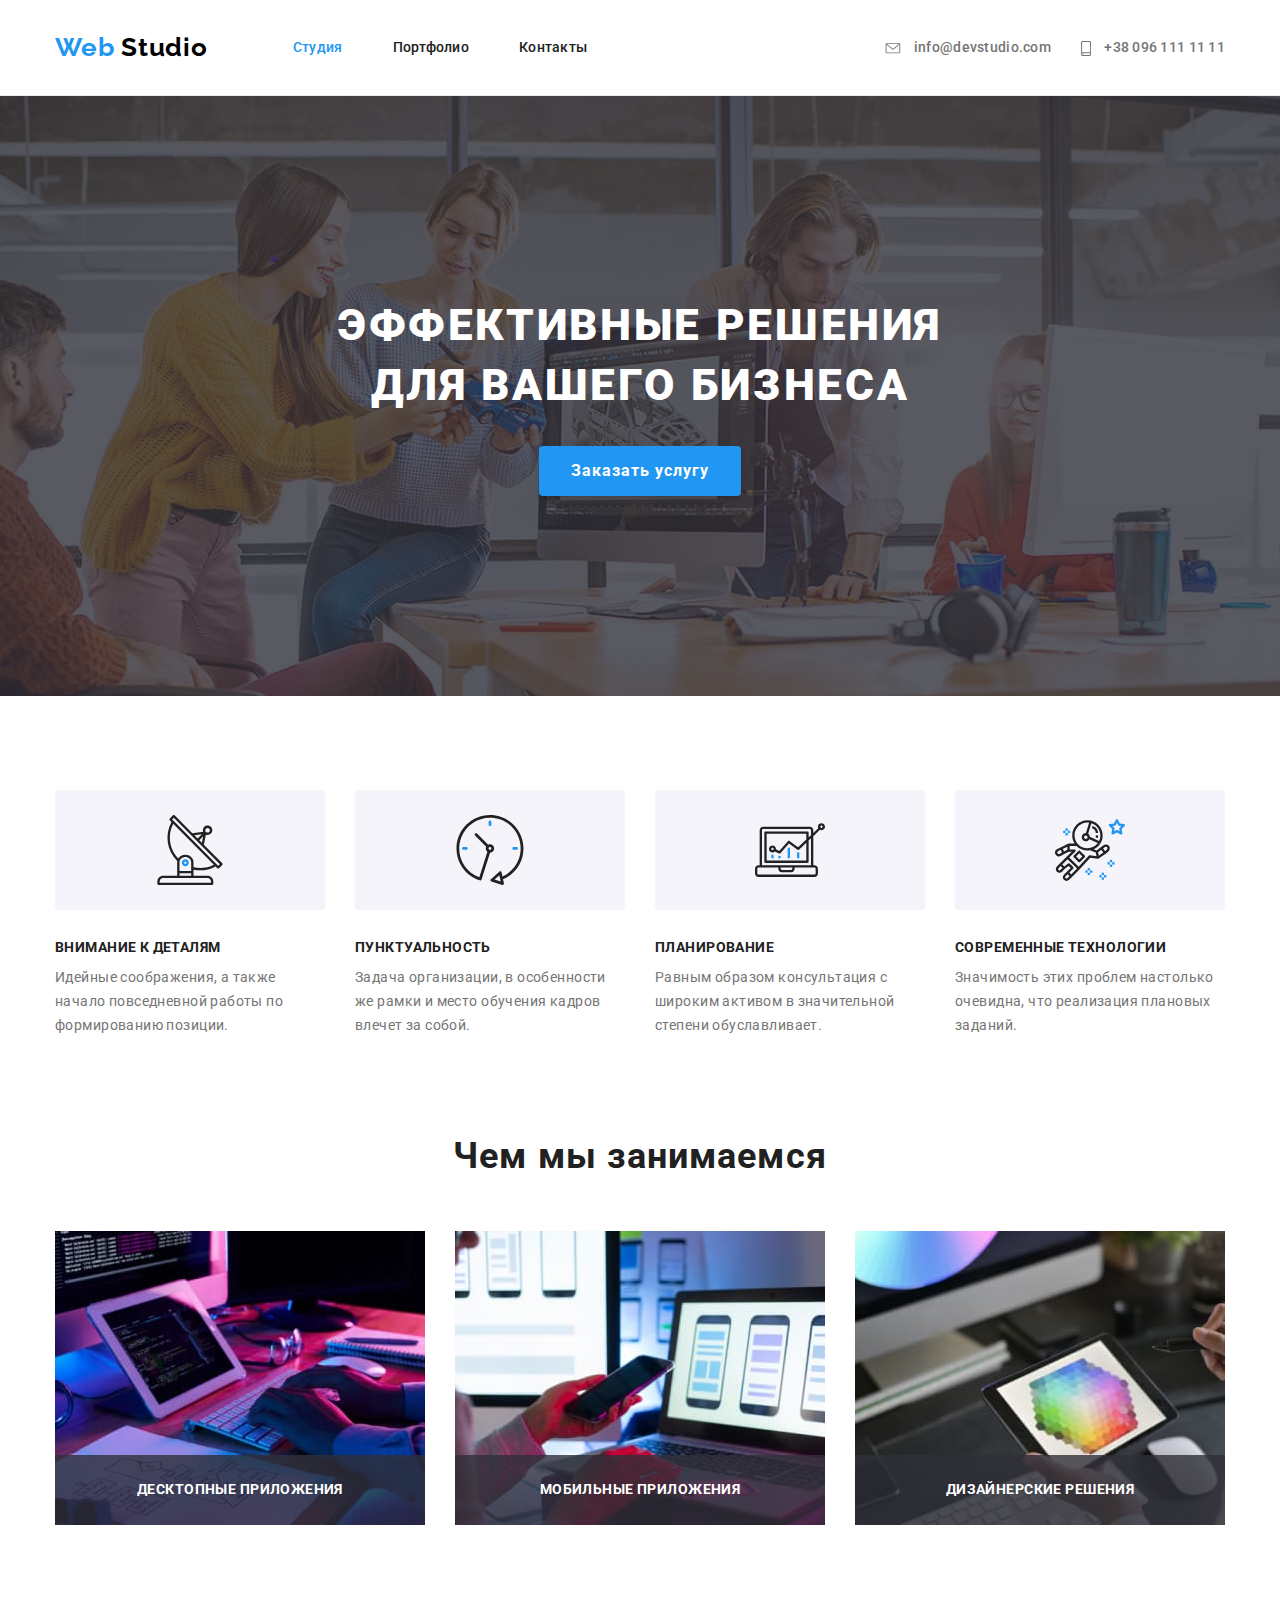
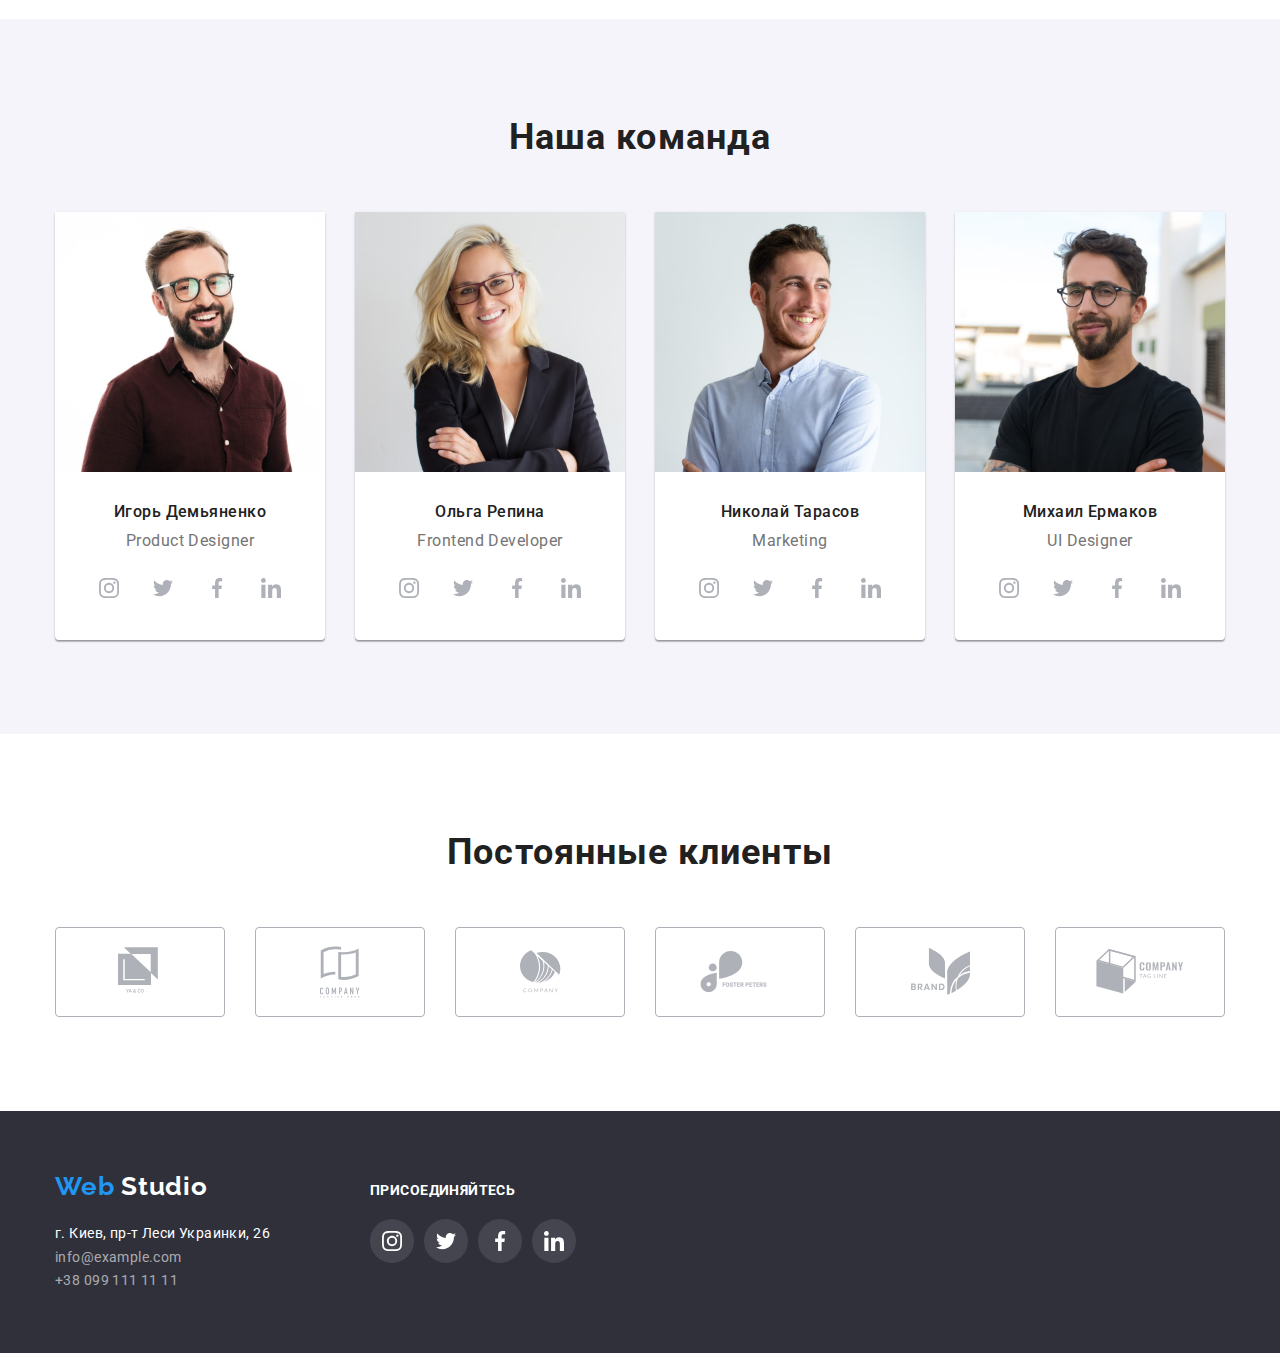
==== index.html @ 6f0203e0 "Переносит файлы четвёртой работы" ====
<!DOCTYPE html>
<html lang="ru">
	<head>
		<meta charset="UTF-8" />
		<meta name="viewport" content="width=device-width, initial-scale=1.0" />
		<title>Студия</title>
		<link
			href="https://fonts.googleapis.com/css2?family=Raleway:wght@700&family=Roboto:wght@400;500;700;900&display=swap"
			rel="stylesheet"
		/>
		<link rel="stylesheet" href="./css/normalize.css" />
		<link rel="stylesheet" href="./css/styles.css" />
	</head>
	<body>
		<!--Шапка сайта-->
		<header class="page-header">
			<div class="container flexbox">
				<nav class="navigation">
					<a href="index.html" class="logo">
						<span>Web</span>
						Studio
					</a>
					<ul class="site-nav list">
						<li class="site-nav-item"><a href="./index.html" class="link current">Студия</a></li>
						<li class="site-nav-item"><a href="./portfolio.html" class="link">Портфолио</a></li>
						<li class="site-nav-item"><a href="" class="link">Контакты</a></li>
					</ul>
				</nav>

				<ul class="auth-nav list">
					<li class="auth-nav-item">
						<a href="mailto:info@example.com" class="link">
							<svg class="auth-icon" width="16" height="11">
								<use href="./images/svg/sprite.svg#mail"></use>
							</svg>
							info@devstudio.com
						</a>
					</li>
					<li class="auth-nav-item">
						<a href="tel:+380961111111" class="link">
							<svg class="auth-icon" width="10" height="15">
								<use href="./images/svg/sprite.svg#phone"></use>
							</svg>
							+38 096 111 11 11
						</a>
					</li>
				</ul>
			</div>
		</header>
		<main>
			<!--Герой-->
			
			<section class="hero fon">
				<h1 class="hero-title">Эффективные решения<br> для вашего бизнеса</h1>
					<button type="button" class="button" aria-label="Услуга">Заказать услугу</button>
			</section>
	
			<!--Критерии-->
			<section class="criteria">
				<div class="container">
					<h2 class="section-title visually-hidden ">Критерии</h2>
					<ul class="criteria-list list">
						<li class="criteria-item icon-antenna">
							<!--<img class="img" src="./images/svg/vector-1.svg" alt="Детали" />-->
							<h3 class="title">Внимание к деталям</h3>
							<p class="text">
								Идейные соображения, а также начало повседневной работы по формированию позиции.
							</p>
						</li>
						<li class="criteria-item icon-clock">
							<!--<img class="img" src="./images/svg/vector-2.svg" alt="Пунктуальность" />-->
							<h3 class="title">Пунктуальность</h3>
							<p class="text">
								Задача организации, в особенности же рамки и место обучения кадров влечет за собой.
							</p>
						</li>
						<li class="criteria-item icon-diagram">
							<!--<img class="img" src="./images/svg/vector-3.svg" alt="Планирование" />-->
							<h3 class="title">Планирование</h3>
							<p class="text">
								Равным образом консультация с широким активом в значительной степени обуславливает.
							</p>
						</li>
						<li class="criteria-item icon-astronaut">
							<!--<img class="img" src="./images/svg/vector-4.svg" alt="Технологии" />-->
							<h3 class="title">Современные технологии</h3>
							<p class="text">
								Значимость этих проблем настолько очевидна, что реализация плановых заданий.
							</p>
						</li>
					</ul>
				</div>
			</section>
    
      <!--Чем мы занимаемся-->
			<section class="section">
				<div class="container">
					<h2 class="section-title">Чем мы занимаемся</h2>
					<ul class="offers list">
						<li class="offers-item">
							<a href="#" aria-label="Десктопные приложения">
								<img class="ofr" src="./images/jpg1/box-1.jpg" alt="Десктопные приложения" width="370" height="294" />
								<h3 class="text-white">Десктопные приложения</h3>
							</a>
						</li>
						<li class="offers-item">
							<a href="#" aria-label="Мобильные приложения">
								<img class="ofr" src="./images/jpg1/box-2.jpg" alt="Мобильные приложения" width="370" height="294" />
								<h3 class="text-white">Мобильные приложения</h3>
							</a>
						</li>
						<li class="offers-item">
							<a href="#" aria-label="Дизайнерские решения">
								<img class="ofr" src="./images//jpg1/box-3.jpg" alt="Дизайнерские решения" width="370" height="294" />
								<h3 class="text-white">Дизайнерские решения</h3>
							</a>
						</li>
					</ul>
				</div>
			</section>
      
      <!--Наша команда-->
			<section class="section section-team">
				<div class="container">
					<h2 class="section-title">Наша команда</h2>
					<ul class="team-list list">
						<!--Дизайнер-->
						<li class="team-item">
							<img src="./images/jpg1/igor.jpg" alt="Дизайнер" width="270" height="260" />
							<h3 class="team">Игорь Демьяненко</h3>
							<p class="profession" lang="en">Product Designer</p>
							<ul class="social-list list">
								<li class="social-item">
								  <a href="https://www.instagram.com/" class="social-icon" 
								  target="_blank"
								  rel="noopener noreferrer"
								  aria-label="ссылка Инстаграм" >
										<svg class="icon" width="20" height="20">
											<use href="./images/svg/sprite.svg#instagram"></use>
										</svg>
                				  </a>
								</li>
								<li class="social-item">
									<a  href="https://twitter.com/" class="social-icon" target="_blank" rel="noopener noreferrer" aria-label="ссылка Твиттер">
										<svg class="icon" width="20" height="20">
											<use href="./images/svg/sprite.svg#twitter"></use>
										</svg>
                 				    </a>
								</li>
								<li class="social-item">
									<a  href="https://facebook.com/" class="social-icon" target="_blank" rel="noopener noreferrer" aria-label="ссылка Фейсбук">
										<svg class="icon" width="20" height="20">
											<use href="./images/svg/sprite.svg#facebook"></use>
										</svg>
                 				    </a>
								</li>
								<li class="social-item">
									<a  href="https://www.linkedin.com/" class="social-icon" target="_blank" rel="noopener noreferrer" aria-label="ссылка Линкедин">
										<svg class="icon" width="20" height="20">
											<use href="./images/svg/sprite.svg#linkedin"></use>
										</svg>
                 				    </a>
                				</li>
							</ul>
						</li>
						<!--Разработчик-->
						<li class="team-item" >
							<img src="./images/jpg1/olga.jpg" alt="Разработчик" width="270" height="260" />
							<h3 class="team">Ольга Репина</h3>
							<p class="profession" lang="en">Frontend Developer</p>
							<ul class="social-list list">
								<li class="social-item">
								  <a href="https://www.instagram.com/" class="social-icon" 
								  target="_blank"
								  rel="noopener noreferrer"
								  aria-label="ссылка Инстаграм" >
										<svg class="icon" width="20" height="20">
											<use href="./images/svg/sprite.svg#instagram"></use>
										</svg>
                				  </a>
								</li>
								<li class="social-item">
									<a  href="https://twitter.com/" class="social-icon" target="_blank" rel="noopener noreferrer" aria-label="ссылка Твиттер">
										<svg class="icon" width="20" height="20">
											<use href="./images/svg/sprite.svg#twitter"></use>
										</svg>
                 				    </a>
								</li>
								<li class="social-item">
									<a  href="https://facebook.com/" class="social-icon" target="_blank" rel="noopener noreferrer" aria-label="ссылка Фейсбук">
										<svg class="icon" width="20" height="20">
											<use href="./images/svg/sprite.svg#facebook"></use>
										</svg>
                 				    </a>
								</li>
								<li class="social-item">
									<a  href="https://www.linkedin.com/" class="social-icon" target="_blank" rel="noopener noreferrer" aria-label="ссылка Линкедин">
										<svg class="icon" width="20" height="20">
											<use href="./images/svg/sprite.svg#linkedin"></use>
										</svg>
                 				    </a>
                				</li>
							</ul>
						</li>
						<!--Маркетолог-->
						<li class="team-item" >
							<img src="./images/jpg1/nikolay.jpg" alt="Маркетолог" width="270" height="260" />
							<h3 class="team">Николай Тарасов</h3>
							<p class="profession" lang="en">Marketing</p>
							<ul class="social-list list">
								<li class="social-item">
								  <a href="https://www.instagram.com/" class="social-icon" 
								  target="_blank"
								  rel="noopener noreferrer"
								  aria-label="ссылка Инстаграм" >
										<svg class="icon" width="20" height="20">
											<use href="./images/svg/sprite.svg#instagram"></use>
										</svg>
                				  </a>
								</li>
								<li class="social-item">
									<a  href="https://twitter.com/" class="social-icon" target="_blank" rel="noopener noreferrer" aria-label="ссылка Твиттер">
										<svg class="icon" width="20" height="20">
											<use href="./images/svg/sprite.svg#twitter"></use>
										</svg>
                 				    </a>
								</li>
								<li class="social-item">
									<a  href="https://facebook.com/" class="social-icon" target="_blank" rel="noopener noreferrer" aria-label="ссылка Фейсбук">
										<svg class="icon" width="20" height="20">
											<use href="./images/svg/sprite.svg#facebook"></use>
										</svg>
                 				    </a>
								</li>
								<li class="social-item">
									<a  href="https://www.linkedin.com/" class="social-icon" target="_blank" rel="noopener noreferrer" aria-label="ссылка Линкедин">
										<svg class="icon" width="20" height="20">
											<use href="./images/svg/sprite.svg#linkedin"></use>
										</svg>
                 				    </a>
                				</li>
							</ul>
						</li>
						<!--UI Дизайнер-->
						<li class="team-item" >
							<img  src="./images/jpg1/mihail.jpg" alt="UI Дизайнер" width="270" height="260" />
							<h3 class="team">Михаил Ермаков</h3>
							<p class="profession" lang="en">UI Designer</p>
							<ul class="social-list list">
								<li class="social-item">
								  <a href="https://www.instagram.com/" class="social-icon" 
								  target="_blank"
								  rel="noopener noreferrer"
								  aria-label="ссылка Инстаграм" >
										<svg class="icon" width="20" height="20">
											<use href="./images/svg/sprite.svg#instagram"></use>
										</svg>
                				  </a>
								</li>
								<li class="social-item">
									<a  href="https://twitter.com/" class="social-icon" target="_blank" rel="noopener noreferrer" aria-label="ссылка Твиттер">
										<svg class="icon" width="20" height="20">
											<use href="./images/svg/sprite.svg#twitter"></use>
										</svg>
                 				    </a>
								</li>
								<li class="social-item">
									<a  href="https://facebook.com/" class="social-icon" target="_blank" rel="noopener noreferrer" aria-label="ссылка Фейсбук">
										<svg class="icon" width="20" height="20">
											<use href="./images/svg/sprite.svg#facebook"></use>
										</svg>
                 				    </a>
								</li>
								<li class="social-item">
									<a  href="https://www.linkedin.com/" class="social-icon" target="_blank" rel="noopener noreferrer" aria-label="ссылка Линкедин">
										<svg class="icon" width="20" height="20">
											<use href="./images/svg/sprite.svg#linkedin"></use>
										</svg>
                 				    </a>
                				</li>
							</ul>
						</li>
					</ul>
				</div>
      </section>

      <!--Постоянные клиенты-->

			<section class="section">
				<div class="container">
					<h2 class="section-title">Постоянные клиенты</h2>
					<ul class="customers list">
						<li class="customers-item">
              				<a class="customers-logo" aria-label="YA & CO" href="">
              					<svg class="customers-icon" width="44" height="49">
									<use href="./images/svg/sprite.svg#logo1"></use>			  
								</svg>
           						 </a>
          				</li>
					<li class="customers-item">
							<a class="customers-logo" aria-label="Company" href="">
								<svg class="customers-icon" width="40" height="52">
								  <use href="./images/svg/sprite.svg#logo2"></use>			  
							  </svg>
							  </a>
						</li>
					<li class="customers-item">
							<a class="customers-logo" aria-label="Company" href="">
								<svg class="customers-icon" width="41" height="43">
								  <use href="./images/svg/sprite.svg#logo3"></use>			  
							  </svg>
							  </a>
                  </li>
					<li class="customers-item">
						<a class="customers-logo" aria-label="FOSTER PETERS" href="">
							<svg class="customers-icon" width="80" height="42">
							  <use href="./images/svg/sprite.svg#logo4"></use>			  
						  </svg>
						  </a>
						</li>
						<li class="customers-item">
							<a class="customers-logo" aria-label="BREND" href="">
								<svg class="customers-icon" width="59" height="47">
								  <use href="./images/svg/sprite.svg#logo5"></use>			  
							  </svg>
							  </a>
                     </li>
						<li class="customers-item">
							<a class="customers-logo" aria-label="Company Tagline" href="">
								<svg class="customers-icon" width="88" height="45">
								  <use href="./images/svg/sprite.svg#logo6"></use>			  
							  </svg>
						    </a>
						</li>
					</ul>
				</div>
			</section>
		</main>
		<!--Футер-->
		<footer class="footer">
			<div  class="container footer-container">
        <div class="footer-contacts">
				<a href="index.html" class="logo-footer logo ">
					<span>Web</span>
					Studio
				</a>
				<address class="address">
					г. Киев, пр-т Леси Украинки, 26<br>
					<a href="mailto:info@example.com" class="address-link" aria-label="e-mail">info@example.com</a><br>
					<a href="tel:+380991111111" class="address-link" aria-label="телефон">+38 099 111 11 11</a>
				</address>
			</div>

			<!--Ссылки на соцсети-->
        <div class="footer-contacts">
				<b class="networks">Присоединяйтесь</b>
				<ul class="social-footer list">
					<li class="social-item-footer">
					  <a href="https://www.instagram.com/" class="social-icon" 
					  target="_blank"
					  rel="noopener noreferrer"
					  aria-label="ссылка Инстаграм" >
							<svg class="icon-footer" width="20" height="20">
								<use href="./images/svg/sprite.svg#instagram"></use>
							</svg>
					  </a>
					</li>
					<li class="social-item-footer">
						<a  href="https://twitter.com/" class="social-icon" target="_blank" rel="noopener noreferrer" aria-label="ссылка Твиттер">
							<svg class="icon-footer" width="20" height="20">
								<use href="./images/svg/sprite.svg#twitter"></use>
							</svg>
						 </a>
					</li>
					<li class="social-item-footer">
						<a  href="https://facebook.com/" class="social-icon" target="_blank" rel="noopener noreferrer" aria-label="ссылка Фейсбук">
							<svg class="icon-footer" width="20" height="20">
								<use href="./images/svg/sprite.svg#facebook"></use>
							</svg>
						 </a>
					</li>
					<li class="social-item-footer">
						<a  href="https://www.linkedin.com/" class="social-icon" target="_blank" rel="noopener noreferrer" aria-label="ссылка Линкедин">
							<svg class="icon-footer" width="20" height="20">
								<use href="./images/svg/sprite.svg#linkedin"></use>
							</svg>
						 </a>
					</li>
				</ul>
      </div>
     
      <!--<div class="footer-contacts e-mail">
		<b class="networks">Подпишитесь на рассылку</b>
		<button type="button" class="button-sign">Подписаться</button>
      </div>-->
    </div>
		</footer>
	</body>
</html>
---- css/styles.css ----
:root {
	--primary-text-color: #757575;
	--title-text-color: #212121;
	--accent-color: #2196f3;
	--primary-white-color: #ffffff;
    --logo-color: #000000;
    --fon-color: #F5F4FA;
    --footer-bgr-color: #2f303a;
    --footer-contacts-color: rgba(255, 255, 255, 0.6);
}

html {
	box-sizing: border-box;
}

*,
*::before,
*::after {
	box-sizing: inherit;
}

.visually-hidden {
	position: absolute !important;
	clip: rect(1px 1px 1px 1px);
	/* IE6, IE7 */
	clip: rect(1px, 1px, 1px, 1px);
	padding: 0 !important;
	border: 0 !important;
	height: 1px !important;
	width: 1px !important;
	overflow: hidden;
}

body {
	color: var(--primary-text-color);
    background-color: var(--primary-white-color);
    
    font-family: Roboto;
    font-style: normal;
}

a{
    text-decoration: none;
}

.list {
    list-style: none;
    padding: 0;
    margin: 0;
}

p {
    margin-top: 0px;
    margin-bottom: 0px;
  }

.container {
	width: 1200px;
	padding-left: 15px;
	padding-right: 15px;
	margin-left: auto;
	margin-right: auto;
}

/*****Студия*****/

/* Логотип */

.logo {
	display: inline-block;
	margin-right: 85px;

	color: var(--logo-color);

	font-family: "Raleway", sans-serif;
	font-weight: 700;
	font-size: 26px;
	line-height: 1.19;
	letter-spacing: 0.03em;
	text-decoration: none;
}

.logo > span {
	color: var(--accent-color);
}

.logo:hover {
	color: var(--accent-color);
}

/* Навигация и контакты */

.navigation {
    display: flex;
    align-items: center;
    margin-right: auto;
}

.flexbox{
    display: flex;
    justify-content: flex-end;
    align-items: center;
}

.site-nav,
.auth-nav{
    display: flex;
}

.site-nav .link{
    display: inline;

	color: var(--title-text-color);
	font-weight: 500;
	font-size: 14px;
    line-height: 1.14;
    letter-spacing: 0.02em;
    font-family: Roboto, sans-serif;
    font-style: normal;
}


.auth-nav .link {
    display: inline;

	color: var(--primary-text-color);
	font-weight: 500;
	font-size: 14px;
    line-height: 1.14;
    letter-spacing: 0.02em;
    font-family: Roboto, sans-serif;
    font-style: normal;
}

.site-nav .link:hover,
.site-nav .link:focus,
.auth-nav .link:hover,
.auth-nav .link:focus,
.address-link:hover,
.address-link:focus,
.text-link:hover,
.text-link:focus,
.title-link:hover,
.title-link:focus {
	color: var(--accent-color);
}

.site-nav .link.current {
    color: var(--accent-color);
}

.site-nav-item:not(:last-child) {
    margin-right: 50px;
}

.auth-nav-item:not(:last-child){
    margin-right: 30px;
}

.auth-icon{
    margin-right: 10px;
    fill: currentColor;
    vertical-align: middle;
}
.auth-icon:hover{
    fill: var(--accent-color);
}

.page-header{
    padding: 32px 0px;
    border-bottom:1px solid #ECECEC;
}

/* Герой */
.fon{
    max-width: 1600px;
    height: 600px;
    margin-left: auto;
    margin-right: auto;
    background-image: linear-gradient(
        rgba(47, 48, 58, 0.8),
        rgba(47, 48, 58, 0.8)
    ), url("../images/jpg1/Header.jpg");
    background-repeat: no-repeat;
    background-position: center;
    background-size: cover;
}

.hero{
    text-align: center;
}

.hero-title {
    margin-top: 0px;
    margin-bottom: 30px;
    padding-top: 200px;
    

    color: var(--primary-white-color);
    font-weight: 900;
	font-size: 44px;
	line-height: 1.36;
	letter-spacing: 0.06em;
    text-transform: uppercase;
}

/* Кнопка */
.button {
    display: inline-block;
    border-radius: 4px;
    padding: 10px 32px;
    min-width: 200px;
    border-width: 0px;
    text-align: center;

    color: var(--primary-white-color);
    background-color: var(--accent-color);
    box-shadow: 0px 4px 4px
    rgba(0, 0, 0, 0.15);

	font-family: "Roboto", sans-serif;
    font-weight: 700;
    font-size: 16px;
    line-height: 1.87;
    letter-spacing: 0.06em;
	

}
/* Секции */

.section{
    padding-top: 94px;
    padding-bottom: 94px;
}
.section-title { 
    margin-top: 0px;
    margin-bottom: 50px;

	color: var(--title-text-color);
    
    font-weight: 700;
	font-size: 36px;
	line-height: 1.36;
	text-align: center;
    letter-spacing: 0.03em;
}

/* Критерии */

.criteria{
    padding-top: 94px;
    padding-bottom: 0px;
}

.criteria-list{
    display: flex;
}

/*.features .img {
    padding: 25px 100px;
    margin-bottom: 30px;
    
    background: var(--fon-color);
    border-radius: 4px;
  }*/

.criteria-item:not(:last-child){
    margin-right: 30px;
}

.criteria-item{
    width: 270px;
}

.criteria-item::before{
      display:block;
      content:" ";
      height: 120px;
      background-repeat: no-repeat;
      background-position: center;
      background-size: 70px;
      background-color: var(--fon-color);
      border-radius: 4px;
      margin-bottom: 30px;
  }

.icon-antenna::before{
    background-image: url("../images/svg/antenna.svg");     
}

.icon-clock::before{
    background-image: url("../images/svg/clock.svg");
}

.icon-diagram::before{
    background-image: url("../images/svg/diagram.svg");
}

.icon-astronaut::before{
    background-image: url("../images/svg/astronaut.svg");
}

.title {
    margin-top: 0px;
    margin-bottom: 10px;
    
    color: var(--title-text-color);
    
    font-weight: 700;
	font-size: 14px;
	line-height: 1.14;
	letter-spacing: 0.03em;
	text-transform: uppercase;
}


.text {
	font-weight: 400;
	font-size: 14px;
	line-height: 1.71;
    letter-spacing: 0.03em;
    
}


/* Чем мы занимаемся*/

.offers{
    display: flex;
}

.offers-item:not(:last-child){
    margin-right: 30px;
}

.offers-item{
    position: relative;
}

.offers .text-white {
    position: absolute;
    right: 0;
    bottom: 0;
    width: 100%;
    margin: 0px;
    padding: 27px;

	color: var(--primary-white-color);
    background: rgba(47, 48, 58, 0.8);

    font-weight: 700;
	font-size: 14px;
	line-height: 1.14;
	text-align: center;
	letter-spacing: 0.03em;
	text-transform: uppercase;    
}

.offers .text-white:hover,
.offers .text-white:focus {
	color: var(--accent-color);
}

.ofr{
    display: block;
}
/*Наша команда*/

.section-team  {
    background-color: var(--fon-color);
    width: auto;
}

.team-list {
    display: flex;
    flex-wrap: wrap;
}

.social-list {
    display: flex;
    justify-content: center;

}

.social-item:not(:last-child) {
    margin-right: 10px;
  }

.social-icon{
    display: inline-flex;
    justify-content: center;
    align-items: center;

    width: 44px;
    height: 44px;

    border-radius: 50%;
}
.icon{
    fill:#AFB1B8;
}

.social-icon:hover,
.social-icon:focus{
    background: var(--accent-color);
}

.social-icon:hover .icon,
.social-icon:focus .icon{
    fill: var(--primary-white-color);
}
.team-item{

    box-shadow: 0px 1px 3px rgba(0, 0, 0, 0.12), 
    0px 1px 1px rgba(0, 0, 0, 0.14), 
    0px 2px 1px rgba(0, 0, 0, 0.2);
    border-radius: 0px 0px 4px 4px;
    background-color: var(--primary-white-color);

    width: calc((100% -(30px * 3)) / 4);
    padding-bottom: 30px;
}

  .team-item:not(:last-child){
    margin-right: 30px;
}

img{
    display:block;
    max-width: 100%;
    height: auto;
}

.team {
    margin-top: 30px;
    margin-bottom: 10px;
    
    color: var(--title-text-color);
    
    font-weight: 500;
	font-size: 16px;
	line-height: 1.19;
	text-align: center;
	letter-spacing: 0.03em;
}

.profession{
margin-bottom: 16px;

color: var(--primary-text-color);
  
font-weight: normal;
font-size: 16px;
line-height: 1.19;
text-align: center;
letter-spacing: 0.03em;
}

.social-list .link {
    color: var(--primary-text-color);
}

.social-list .link:hover,
.social-list .link:focus {
    color: var(--accent-color);
}
  
/* Постоянные клиенты*/

.customers{
    display: flex;
    justify-content: center;
}

.customers-item:not(:last-child){
    margin-right: 30px;
}

.customers-logo{
    display: inline-flex;
    justify-content: center;
    align-items: center;
    width: 170px;
    height: 90px;
    border: 1px solid #AFB1B8;
    border-radius: 4px;
    
    color: #AFB1B8;
}

.customers-icon{
    fill: currentColor;
}
.customers-logo:hover{
    color: var(--accent-color);
    border: 1px solid var(--accent-color);
}


/* Футер */

.footer {
    background: var(--footer-bgr-color);
    color: var(--primary-white-color);
}

.logo-footer {
	display: inline-block;
	margin-bottom: 20px;

	color: var(--primary-white-color);

	font-family: Raleway, sans-serif;
	font-weight: 700;
	line-height: 1.19;
	font-size: 26px;
	text-decoration: none;
}

.logo-footer:hover,
.logo-footer:focus,
.address-link:hover,
.address-link:focus {
	color: var(--accent-color);
}

.address {
    color: var(--primary-white-color);
    
	font-family: "Roboto", sans-serif;
    font-style: normal;
    font-weight: 400;
    font-size: 14px;
    line-height: 1.71;
    letter-spacing: 0.03em;
}

.address-link {
    color: var(--footer-contacts-color);
    margin-bottom: 0px;
    margin-top: 9px;
}

.networks {
    display: inline-block;
    margin-bottom: 20px;
    
    color: var(--primary-white-color);
    
    font-family: Roboto;
    font-style: normal;
	font-weight: 700;
	font-size: 14px;
	line-height: 1.14;
	letter-spacing: 0.03em;
	text-transform: uppercase;
}

.footer-container{
    display: flex; 
    align-items: baseline;
    padding-top: 60px;
    padding-bottom: 60px;
}

.footer-contacts:not(:last-child) {
    width: 285px;
    margin-right: 30px;
}
.footer-contacts .e-mail{
    width: 570px;
}

.social-footer{
    display: flex;
}

.icon-footer{
    fill: var(--primary-white-color)
}

.social-item-footer{
    display: flex;
    justify-content:center;
    align-items: center;
    width: 44px;
    height: 44px;
    margin-right: 10px;
    border-radius: 50%;
    background-color: rgba(255, 255, 255, 0.1);
}

.social-item-footer:hover{
    background-color: var(--accent-color);
}

/*
.button-sign{
    display: inline-flex;
    border-radius: 4px;
    padding: 10px 29px;
    min-width: 200px;
    border-width: 0px;
    text-align: center;

    color: var(--primary-white-color);
    background-color: var(--accent-color);

	font-family: "Roboto", sans-serif;
    font-weight: 700;
    font-size: 16px;
    line-height: 1.87;
    letter-spacing: 0.06em;
}

.button-sign::after{
    width: 24px;
    height: 24px;
    margin-left: 10px;
    content: " ";
    background-image: url("../images/svg/send.svg");
    background-size: contain;
    align-items: baseline;
}
*/

/***** Портфолио *****/

.filter-button {
    display: inline-block;
    border-radius: 4px;
    padding: 6px 22px;
    margin-right: 8px;
    
    text-align: center;
    
    color: var(--title-text-color);
    background-color: var(--fon-color);
  
    font-family: "Roboto", sans-serif;
    font-weight: 500;
    font-size: 16px;
    line-height: 1.625;
    letter-spacing: 0.03em;
    min-width: 73px;
    border: 1px solid transparent;
    cursor: pointer;
}
    
.filter-button:hover,
.filter-button:focus{
    color: var(--primary-white-color);
    background-color: var(--accent-color);
}

.filter {
    display: flex;
    margin-bottom: 50px;
    align-items: center;
    justify-content: center;
}

.list-projects{
    display: flex;
    flex-wrap: wrap;
}

.projects-item{
    width: calc((100% - 60px) / 3);
    margin-right: 30px;
    margin-bottom: 30px;

    background: var(--primary-white-color);
    border: 1px solid #EEEEEE;
    background-size: contain;
}

.projects-item:nth-child(3n){
    margin-right: 0px;
}

.projects-item:nth-last-child(-n + 3) {
   margin-bottom: 0px; 
}

.content{
    padding-left: 24px;
    padding-right: 24px;
}
.title-link {
    margin-top: 0px;
    margin-bottom: 4px;

	color: var(--title-text-color);
    
    font-style: normal;
	font-weight: 700;
	font-size: 18px;
	line-height: 2;
	letter-spacing: 0.06em;
	text-decoration: none;
}

.text-link {
    margin-top: 0px;
    margin-bottom: 20px;

    color: var(--primary-text-color);
    
	font-style: normal;
	font-weight: normal;
	font-size: 16px;
	line-height: 1.87;
    letter-spacing: 0.03em;
}


.projects-link {
    display: inline-block;
    
    background: #FFFFFF;
    border: 1px solid #EEEEEE;
    box-sizing: border-box;
    box-shadow: 0px 1px 1px rgba(0, 0, 0, 0.12), 
    0px 4px 4px rgba(0, 0, 0, 0.06), 
    1px 4px 6px rgba(0, 0, 0, 0.16);
}

.picture {
    margin-bottom: 20px;
}

.description {
    color: var(--primary-white-color);
    background-color: var(--accent-color);

	font-style: normal;
	font-weight: normal;
	font-size: 18px;
	line-height: 1.56;
	letter-spacing: 0.03em;
}
/*
.description::before{
    display: inline-block;
    content: "";
    position: absolute;
    top: 0;
    right: 0;
    width: 100%;
    height: 100%;

    background-color: var(--accent-color);
    opacity: 0;
}
.description:hover ::before{
    opacity: 1;
}*/

/* цвет основного текста #757575 */
/* вторичный цвет текста #212121 */
/* белый #FFFFFF */
/* вторичный цвет фона #F5F4FA */
/* акцент #2196F3 */
/* фон под фото rgba(47, 48, 58, 0.8) */
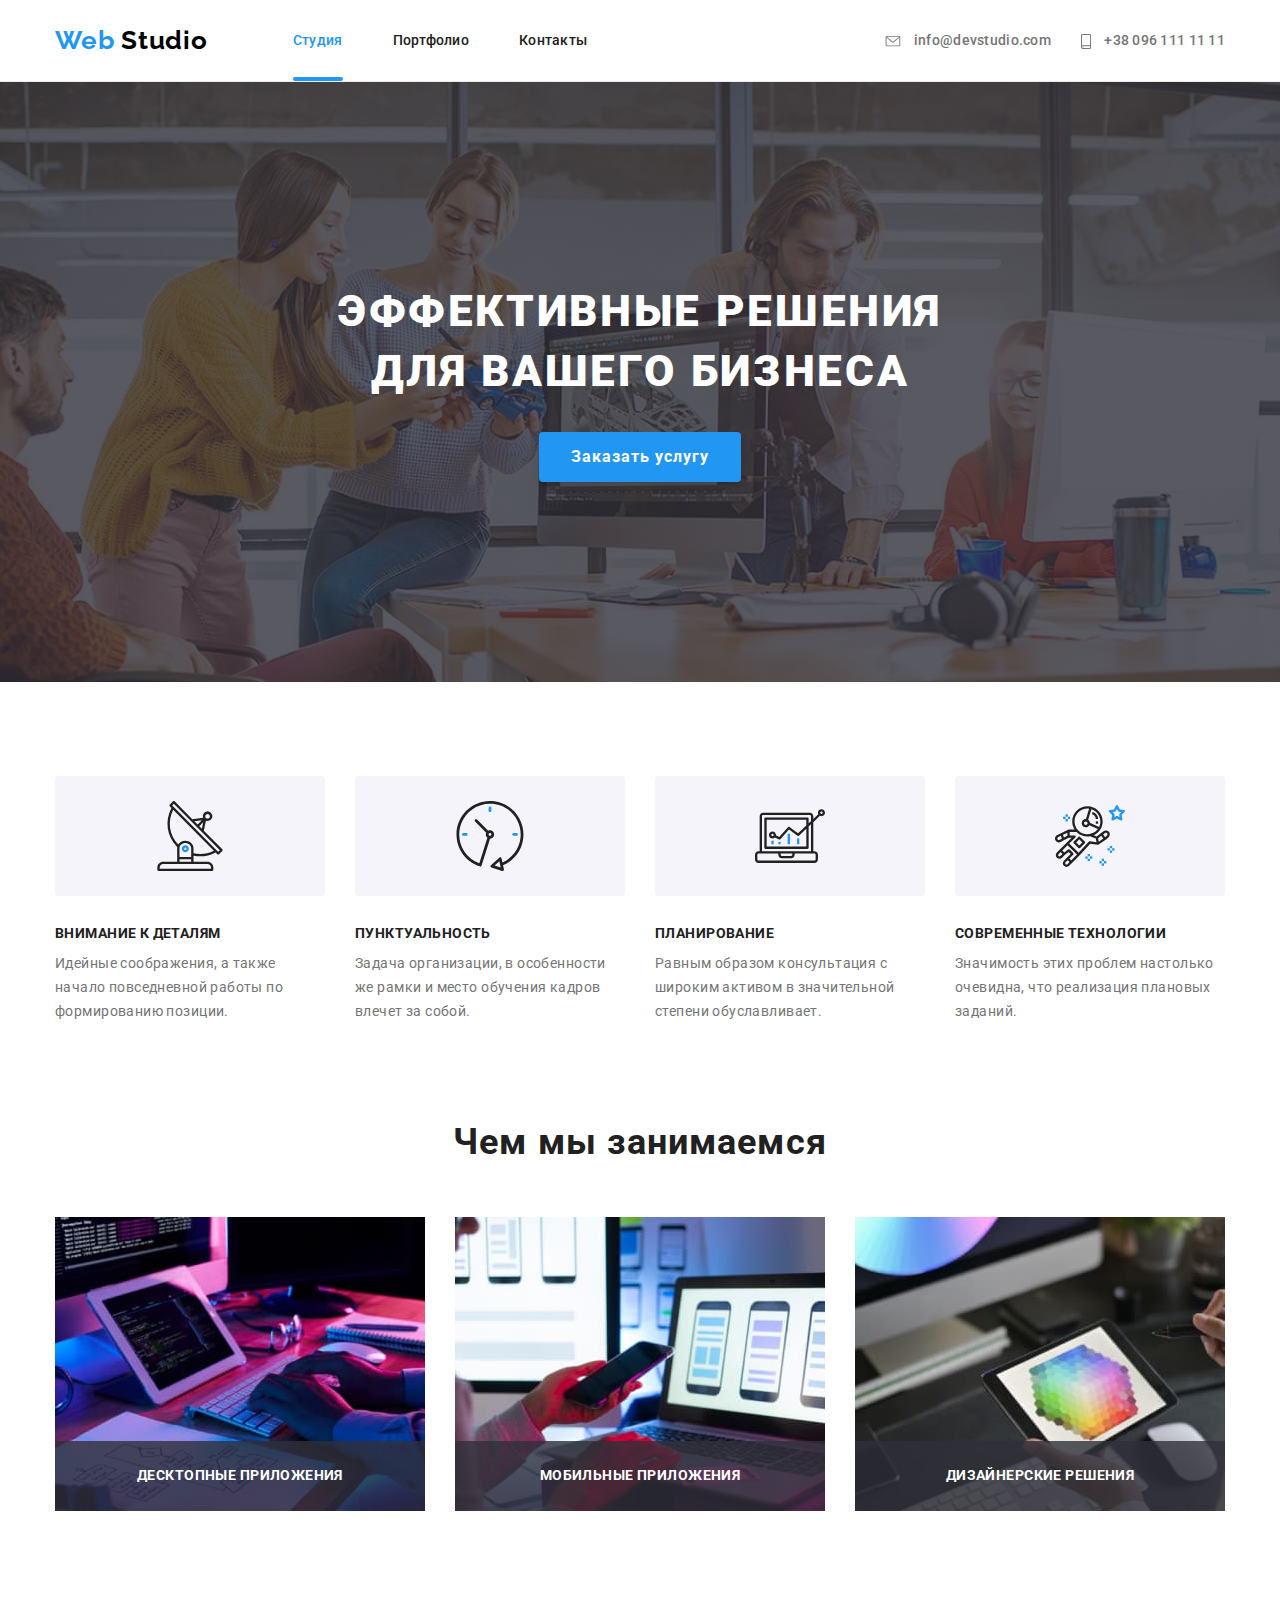
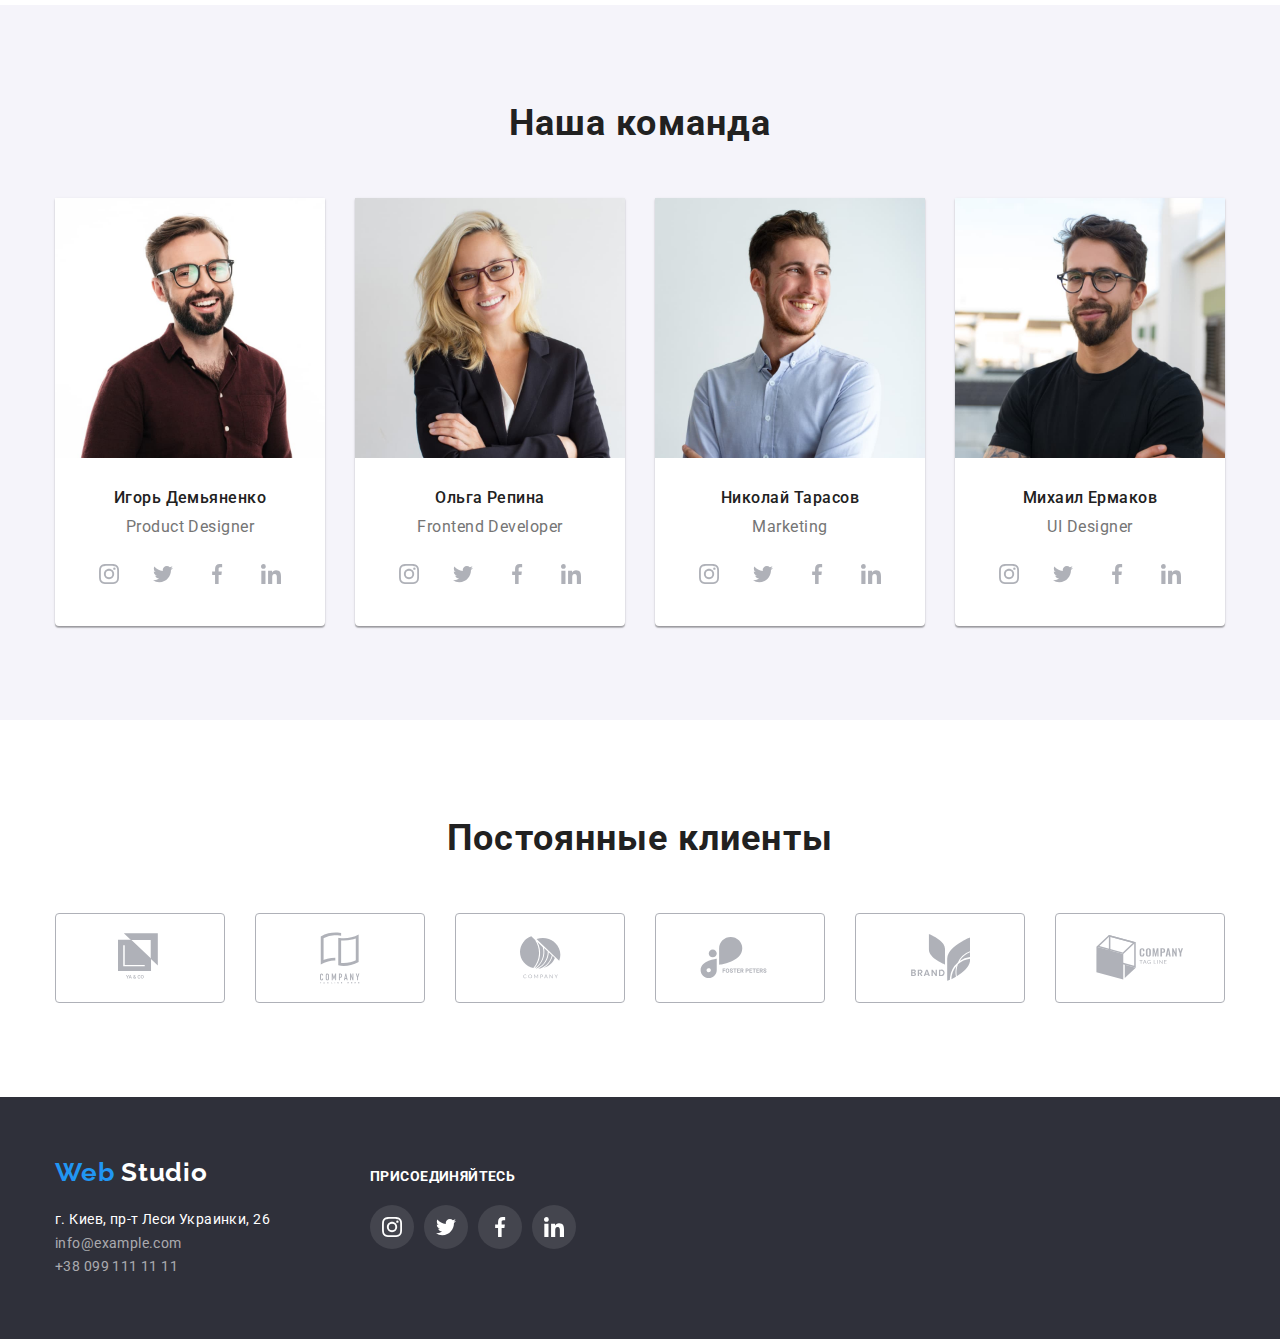
==== commit ea6d1b0b: "Добавляет оформление декоративных эффектов" ====
--- a/index.html
+++ b/index.html
@@ -49,16 +49,20 @@
 		</header>
 		<main>
 			<!--Герой-->
-			
+
 			<section class="hero fon">
-				<h1 class="hero-title">Эффективные решения<br> для вашего бизнеса</h1>
-					<button type="button" class="button" aria-label="Услуга">Заказать услугу</button>
+				<h1 class="hero-title">
+					Эффективные решения
+					<br />
+					для вашего бизнеса
+				</h1>
+				<button type="button" data-modal-open class="button" aria-label="Услуга">Заказать услугу</button>
 			</section>
-	
+
 			<!--Критерии-->
 			<section class="criteria">
 				<div class="container">
-					<h2 class="section-title visually-hidden ">Критерии</h2>
+					<h2 class="section-title visually-hidden">Критерии</h2>
 					<ul class="criteria-list list">
 						<li class="criteria-item icon-antenna">
 							<!--<img class="img" src="./images/svg/vector-1.svg" alt="Детали" />-->
@@ -91,8 +95,8 @@
 					</ul>
 				</div>
 			</section>
-    
-      <!--Чем мы занимаемся-->
+
+			<!--Чем мы занимаемся-->
 			<section class="section">
 				<div class="container">
 					<h2 class="section-title">Чем мы занимаемся</h2>
@@ -118,8 +122,8 @@
 					</ul>
 				</div>
 			</section>
-      
-      <!--Наша команда-->
+
+			<!--Наша команда-->
 			<section class="section section-team">
 				<div class="container">
 					<h2 class="section-title">Наша команда</h2>
@@ -131,206 +135,290 @@
 							<p class="profession" lang="en">Product Designer</p>
 							<ul class="social-list list">
 								<li class="social-item">
-								  <a href="https://www.instagram.com/" class="social-icon" 
-								  target="_blank"
-								  rel="noopener noreferrer"
-								  aria-label="ссылка Инстаграм" >
+									<a
+										href="https://www.instagram.com/"
+										class="social-icon"
+										target="_blank"
+										rel="noopener noreferrer"
+										aria-label="ссылка Инстаграм"
+									>
 										<svg class="icon" width="20" height="20">
 											<use href="./images/svg/sprite.svg#instagram"></use>
 										</svg>
-                				  </a>
-								</li>
-								<li class="social-item">
-									<a  href="https://twitter.com/" class="social-icon" target="_blank" rel="noopener noreferrer" aria-label="ссылка Твиттер">
+									</a>
+								</li>
+								<li class="social-item">
+									<a
+										href="https://twitter.com/"
+										class="social-icon"
+										target="_blank"
+										rel="noopener noreferrer"
+										aria-label="ссылка Твиттер"
+									>
 										<svg class="icon" width="20" height="20">
 											<use href="./images/svg/sprite.svg#twitter"></use>
 										</svg>
-                 				    </a>
-								</li>
-								<li class="social-item">
-									<a  href="https://facebook.com/" class="social-icon" target="_blank" rel="noopener noreferrer" aria-label="ссылка Фейсбук">
+									</a>
+								</li>
+								<li class="social-item">
+									<a
+										href="https://facebook.com/"
+										class="social-icon"
+										target="_blank"
+										rel="noopener noreferrer"
+										aria-label="ссылка Фейсбук"
+									>
 										<svg class="icon" width="20" height="20">
 											<use href="./images/svg/sprite.svg#facebook"></use>
 										</svg>
-                 				    </a>
-								</li>
-								<li class="social-item">
-									<a  href="https://www.linkedin.com/" class="social-icon" target="_blank" rel="noopener noreferrer" aria-label="ссылка Линкедин">
+									</a>
+								</li>
+								<li class="social-item">
+									<a
+										href="https://www.linkedin.com/"
+										class="social-icon"
+										target="_blank"
+										rel="noopener noreferrer"
+										aria-label="ссылка Линкедин"
+									>
 										<svg class="icon" width="20" height="20">
 											<use href="./images/svg/sprite.svg#linkedin"></use>
 										</svg>
-                 				    </a>
-                				</li>
+									</a>
+								</li>
 							</ul>
 						</li>
 						<!--Разработчик-->
-						<li class="team-item" >
+						<li class="team-item">
 							<img src="./images/jpg1/olga.jpg" alt="Разработчик" width="270" height="260" />
 							<h3 class="team">Ольга Репина</h3>
 							<p class="profession" lang="en">Frontend Developer</p>
 							<ul class="social-list list">
 								<li class="social-item">
-								  <a href="https://www.instagram.com/" class="social-icon" 
-								  target="_blank"
-								  rel="noopener noreferrer"
-								  aria-label="ссылка Инстаграм" >
+									<a
+										href="https://www.instagram.com/"
+										class="social-icon"
+										target="_blank"
+										rel="noopener noreferrer"
+										aria-label="ссылка Инстаграм"
+									>
 										<svg class="icon" width="20" height="20">
 											<use href="./images/svg/sprite.svg#instagram"></use>
 										</svg>
-                				  </a>
-								</li>
-								<li class="social-item">
-									<a  href="https://twitter.com/" class="social-icon" target="_blank" rel="noopener noreferrer" aria-label="ссылка Твиттер">
+									</a>
+								</li>
+								<li class="social-item">
+									<a
+										href="https://twitter.com/"
+										class="social-icon"
+										target="_blank"
+										rel="noopener noreferrer"
+										aria-label="ссылка Твиттер"
+									>
 										<svg class="icon" width="20" height="20">
 											<use href="./images/svg/sprite.svg#twitter"></use>
 										</svg>
-                 				    </a>
-								</li>
-								<li class="social-item">
-									<a  href="https://facebook.com/" class="social-icon" target="_blank" rel="noopener noreferrer" aria-label="ссылка Фейсбук">
+									</a>
+								</li>
+								<li class="social-item">
+									<a
+										href="https://facebook.com/"
+										class="social-icon"
+										target="_blank"
+										rel="noopener noreferrer"
+										aria-label="ссылка Фейсбук"
+									>
 										<svg class="icon" width="20" height="20">
 											<use href="./images/svg/sprite.svg#facebook"></use>
 										</svg>
-                 				    </a>
-								</li>
-								<li class="social-item">
-									<a  href="https://www.linkedin.com/" class="social-icon" target="_blank" rel="noopener noreferrer" aria-label="ссылка Линкедин">
+									</a>
+								</li>
+								<li class="social-item">
+									<a
+										href="https://www.linkedin.com/"
+										class="social-icon"
+										target="_blank"
+										rel="noopener noreferrer"
+										aria-label="ссылка Линкедин"
+									>
 										<svg class="icon" width="20" height="20">
 											<use href="./images/svg/sprite.svg#linkedin"></use>
 										</svg>
-                 				    </a>
-                				</li>
+									</a>
+								</li>
 							</ul>
 						</li>
 						<!--Маркетолог-->
-						<li class="team-item" >
+						<li class="team-item">
 							<img src="./images/jpg1/nikolay.jpg" alt="Маркетолог" width="270" height="260" />
 							<h3 class="team">Николай Тарасов</h3>
 							<p class="profession" lang="en">Marketing</p>
 							<ul class="social-list list">
 								<li class="social-item">
-								  <a href="https://www.instagram.com/" class="social-icon" 
-								  target="_blank"
-								  rel="noopener noreferrer"
-								  aria-label="ссылка Инстаграм" >
+									<a
+										href="https://www.instagram.com/"
+										class="social-icon"
+										target="_blank"
+										rel="noopener noreferrer"
+										aria-label="ссылка Инстаграм"
+									>
 										<svg class="icon" width="20" height="20">
 											<use href="./images/svg/sprite.svg#instagram"></use>
 										</svg>
-                				  </a>
-								</li>
-								<li class="social-item">
-									<a  href="https://twitter.com/" class="social-icon" target="_blank" rel="noopener noreferrer" aria-label="ссылка Твиттер">
+									</a>
+								</li>
+								<li class="social-item">
+									<a
+										href="https://twitter.com/"
+										class="social-icon"
+										target="_blank"
+										rel="noopener noreferrer"
+										aria-label="ссылка Твиттер"
+									>
 										<svg class="icon" width="20" height="20">
 											<use href="./images/svg/sprite.svg#twitter"></use>
 										</svg>
-                 				    </a>
-								</li>
-								<li class="social-item">
-									<a  href="https://facebook.com/" class="social-icon" target="_blank" rel="noopener noreferrer" aria-label="ссылка Фейсбук">
+									</a>
+								</li>
+								<li class="social-item">
+									<a
+										href="https://facebook.com/"
+										class="social-icon"
+										target="_blank"
+										rel="noopener noreferrer"
+										aria-label="ссылка Фейсбук"
+									>
 										<svg class="icon" width="20" height="20">
 											<use href="./images/svg/sprite.svg#facebook"></use>
 										</svg>
-                 				    </a>
-								</li>
-								<li class="social-item">
-									<a  href="https://www.linkedin.com/" class="social-icon" target="_blank" rel="noopener noreferrer" aria-label="ссылка Линкедин">
+									</a>
+								</li>
+								<li class="social-item">
+									<a
+										href="https://www.linkedin.com/"
+										class="social-icon"
+										target="_blank"
+										rel="noopener noreferrer"
+										aria-label="ссылка Линкедин"
+									>
 										<svg class="icon" width="20" height="20">
 											<use href="./images/svg/sprite.svg#linkedin"></use>
 										</svg>
-                 				    </a>
-                				</li>
+									</a>
+								</li>
 							</ul>
 						</li>
 						<!--UI Дизайнер-->
-						<li class="team-item" >
-							<img  src="./images/jpg1/mihail.jpg" alt="UI Дизайнер" width="270" height="260" />
+						<li class="team-item">
+							<img src="./images/jpg1/mihail.jpg" alt="UI Дизайнер" width="270" height="260" />
 							<h3 class="team">Михаил Ермаков</h3>
 							<p class="profession" lang="en">UI Designer</p>
 							<ul class="social-list list">
 								<li class="social-item">
-								  <a href="https://www.instagram.com/" class="social-icon" 
-								  target="_blank"
-								  rel="noopener noreferrer"
-								  aria-label="ссылка Инстаграм" >
+									<a
+										href="https://www.instagram.com/"
+										class="social-icon"
+										target="_blank"
+										rel="noopener noreferrer"
+										aria-label="ссылка Инстаграм"
+									>
 										<svg class="icon" width="20" height="20">
 											<use href="./images/svg/sprite.svg#instagram"></use>
 										</svg>
-                				  </a>
-								</li>
-								<li class="social-item">
-									<a  href="https://twitter.com/" class="social-icon" target="_blank" rel="noopener noreferrer" aria-label="ссылка Твиттер">
+									</a>
+								</li>
+								<li class="social-item">
+									<a
+										href="https://twitter.com/"
+										class="social-icon"
+										target="_blank"
+										rel="noopener noreferrer"
+										aria-label="ссылка Твиттер"
+									>
 										<svg class="icon" width="20" height="20">
 											<use href="./images/svg/sprite.svg#twitter"></use>
 										</svg>
-                 				    </a>
-								</li>
-								<li class="social-item">
-									<a  href="https://facebook.com/" class="social-icon" target="_blank" rel="noopener noreferrer" aria-label="ссылка Фейсбук">
+									</a>
+								</li>
+								<li class="social-item">
+									<a
+										href="https://facebook.com/"
+										class="social-icon"
+										target="_blank"
+										rel="noopener noreferrer"
+										aria-label="ссылка Фейсбук"
+									>
 										<svg class="icon" width="20" height="20">
 											<use href="./images/svg/sprite.svg#facebook"></use>
 										</svg>
-                 				    </a>
-								</li>
-								<li class="social-item">
-									<a  href="https://www.linkedin.com/" class="social-icon" target="_blank" rel="noopener noreferrer" aria-label="ссылка Линкедин">
+									</a>
+								</li>
+								<li class="social-item">
+									<a
+										href="https://www.linkedin.com/"
+										class="social-icon"
+										target="_blank"
+										rel="noopener noreferrer"
+										aria-label="ссылка Линкедин"
+									>
 										<svg class="icon" width="20" height="20">
 											<use href="./images/svg/sprite.svg#linkedin"></use>
 										</svg>
-                 				    </a>
-                				</li>
+									</a>
+								</li>
 							</ul>
 						</li>
 					</ul>
 				</div>
-      </section>
-
-      <!--Постоянные клиенты-->
+			</section>
+
+			<!--Постоянные клиенты-->
 
 			<section class="section">
 				<div class="container">
 					<h2 class="section-title">Постоянные клиенты</h2>
 					<ul class="customers list">
 						<li class="customers-item">
-              				<a class="customers-logo" aria-label="YA & CO" href="">
-              					<svg class="customers-icon" width="44" height="49">
-									<use href="./images/svg/sprite.svg#logo1"></use>			  
-								</svg>
-           						 </a>
-          				</li>
-					<li class="customers-item">
+							<a class="customers-logo" aria-label="YA & CO" href="">
+								<svg class="customers-icon" width="44" height="49">
+									<use href="./images/svg/sprite.svg#logo1"></use>
+								</svg>
+							</a>
+						</li>
+						<li class="customers-item">
 							<a class="customers-logo" aria-label="Company" href="">
 								<svg class="customers-icon" width="40" height="52">
-								  <use href="./images/svg/sprite.svg#logo2"></use>			  
-							  </svg>
-							  </a>
-						</li>
-					<li class="customers-item">
+									<use href="./images/svg/sprite.svg#logo2"></use>
+								</svg>
+							</a>
+						</li>
+						<li class="customers-item">
 							<a class="customers-logo" aria-label="Company" href="">
 								<svg class="customers-icon" width="41" height="43">
-								  <use href="./images/svg/sprite.svg#logo3"></use>			  
-							  </svg>
-							  </a>
-                  </li>
-					<li class="customers-item">
-						<a class="customers-logo" aria-label="FOSTER PETERS" href="">
-							<svg class="customers-icon" width="80" height="42">
-							  <use href="./images/svg/sprite.svg#logo4"></use>			  
-						  </svg>
-						  </a>
+									<use href="./images/svg/sprite.svg#logo3"></use>
+								</svg>
+							</a>
+						</li>
+						<li class="customers-item">
+							<a class="customers-logo" aria-label="FOSTER PETERS" href="">
+								<svg class="customers-icon" width="80" height="42">
+									<use href="./images/svg/sprite.svg#logo4"></use>
+								</svg>
+							</a>
 						</li>
 						<li class="customers-item">
 							<a class="customers-logo" aria-label="BREND" href="">
 								<svg class="customers-icon" width="59" height="47">
-								  <use href="./images/svg/sprite.svg#logo5"></use>			  
-							  </svg>
-							  </a>
-                     </li>
+									<use href="./images/svg/sprite.svg#logo5"></use>
+								</svg>
+							</a>
+						</li>
 						<li class="customers-item">
 							<a class="customers-logo" aria-label="Company Tagline" href="">
 								<svg class="customers-icon" width="88" height="45">
-								  <use href="./images/svg/sprite.svg#logo6"></use>			  
-							  </svg>
-						    </a>
+									<use href="./images/svg/sprite.svg#logo6"></use>
+								</svg>
+							</a>
 						</li>
 					</ul>
 				</div>
@@ -338,62 +426,93 @@
 		</main>
 		<!--Футер-->
 		<footer class="footer">
-			<div  class="container footer-container">
-        <div class="footer-contacts">
-				<a href="index.html" class="logo-footer logo ">
-					<span>Web</span>
-					Studio
-				</a>
-				<address class="address">
-					г. Киев, пр-т Леси Украинки, 26<br>
-					<a href="mailto:info@example.com" class="address-link" aria-label="e-mail">info@example.com</a><br>
-					<a href="tel:+380991111111" class="address-link" aria-label="телефон">+38 099 111 11 11</a>
-				</address>
-			</div>
-
-			<!--Ссылки на соцсети-->
-        <div class="footer-contacts">
-				<b class="networks">Присоединяйтесь</b>
-				<ul class="social-footer list">
-					<li class="social-item-footer">
-					  <a href="https://www.instagram.com/" class="social-icon" 
-					  target="_blank"
-					  rel="noopener noreferrer"
-					  aria-label="ссылка Инстаграм" >
-							<svg class="icon-footer" width="20" height="20">
-								<use href="./images/svg/sprite.svg#instagram"></use>
-							</svg>
-					  </a>
-					</li>
-					<li class="social-item-footer">
-						<a  href="https://twitter.com/" class="social-icon" target="_blank" rel="noopener noreferrer" aria-label="ссылка Твиттер">
-							<svg class="icon-footer" width="20" height="20">
-								<use href="./images/svg/sprite.svg#twitter"></use>
-							</svg>
-						 </a>
-					</li>
-					<li class="social-item-footer">
-						<a  href="https://facebook.com/" class="social-icon" target="_blank" rel="noopener noreferrer" aria-label="ссылка Фейсбук">
-							<svg class="icon-footer" width="20" height="20">
-								<use href="./images/svg/sprite.svg#facebook"></use>
-							</svg>
-						 </a>
-					</li>
-					<li class="social-item-footer">
-						<a  href="https://www.linkedin.com/" class="social-icon" target="_blank" rel="noopener noreferrer" aria-label="ссылка Линкедин">
-							<svg class="icon-footer" width="20" height="20">
-								<use href="./images/svg/sprite.svg#linkedin"></use>
-							</svg>
-						 </a>
-					</li>
-				</ul>
-      </div>
-     
-      <!--<div class="footer-contacts e-mail">
+			<div class="container footer-container">
+				<div class="footer-contacts">
+					<a href="index.html" class="logo-footer logo">
+						<span>Web</span>
+						Studio
+					</a>
+					<address class="address">
+						г. Киев, пр-т Леси Украинки, 26
+						<br />
+						<a href="mailto:info@example.com" class="address-link" aria-label="e-mail">info@example.com</a>
+						<br />
+						<a href="tel:+380991111111" class="address-link" aria-label="телефон">+38 099 111 11 11</a>
+					</address>
+				</div>
+
+				<!--Ссылки на соцсети-->
+				<div class="footer-contacts">
+					<b class="networks">Присоединяйтесь</b>
+					<ul class="social-footer list">
+						<li class="social-item-footer">
+							<a
+								href="https://www.instagram.com/"
+								class="social-icon"
+								target="_blank"
+								rel="noopener noreferrer"
+								aria-label="ссылка Инстаграм"
+							>
+								<svg class="icon-footer" width="20" height="20">
+									<use href="./images/svg/sprite.svg#instagram"></use>
+								</svg>
+							</a>
+						</li>
+						<li class="social-item-footer">
+							<a
+								href="https://twitter.com/"
+								class="social-icon"
+								target="_blank"
+								rel="noopener noreferrer"
+								aria-label="ссылка Твиттер"
+							>
+								<svg class="icon-footer" width="20" height="20">
+									<use href="./images/svg/sprite.svg#twitter"></use>
+								</svg>
+							</a>
+						</li>
+						<li class="social-item-footer">
+							<a
+								href="https://facebook.com/"
+								class="social-icon"
+								target="_blank"
+								rel="noopener noreferrer"
+								aria-label="ссылка Фейсбук"
+							>
+								<svg class="icon-footer" width="20" height="20">
+									<use href="./images/svg/sprite.svg#facebook"></use>
+								</svg>
+							</a>
+						</li>
+						<li class="social-item-footer">
+							<a
+								href="https://www.linkedin.com/"
+								class="social-icon"
+								target="_blank"
+								rel="noopener noreferrer"
+								aria-label="ссылка Линкедин"
+							>
+								<svg class="icon-footer" width="20" height="20">
+									<use href="./images/svg/sprite.svg#linkedin"></use>
+								</svg>
+							</a>
+						</li>
+					</ul>
+				</div>
+				</footer>
+				<!--<div class="footer-contacts e-mail">
 		<b class="networks">Подпишитесь на рассылку</b>
 		<button type="button" class="button-sign">Подписаться</button>
-      </div>-->
-    </div>
-		</footer>
+	  </div>-->
+	<div class="backdrop is-hidden" data-modal>
+		<div class="modal">
+			
+	        <button class="close"  data-modal-close>
+				<img src="./images/svg/close.svg" alt="Закрыть" width="18" height="18" />
+			</button>
+			<p></p>
+		</div>
+	</div>
+		<script src="./js/modal.js"></script>
 	</body>
 </html>
--- a/css/styles.css
+++ b/css/styles.css
@@ -1,12 +1,19 @@
+/* цвет основного текста #757575 */
+/* вторичный цвет текста #212121 */
+/* белый #FFFFFF */
+/* вторичный цвет фона #F5F4FA */
+/* акцент #2196F3 */
+/* фон под фото rgba(47, 48, 58, 0.8) */
+
 :root {
 	--primary-text-color: #757575;
 	--title-text-color: #212121;
 	--accent-color: #2196f3;
 	--primary-white-color: #ffffff;
-    --logo-color: #000000;
-    --fon-color: #F5F4FA;
-    --footer-bgr-color: #2f303a;
-    --footer-contacts-color: rgba(255, 255, 255, 0.6);
+	--logo-color: #000000;
+	--fon-color: #f5f4fa;
+	--footer-bgr-color: #2f303a;
+	--footer-contacts-color: rgba(255, 255, 255, 0.6);
 }
 
 html {
@@ -33,26 +40,26 @@
 
 body {
 	color: var(--primary-text-color);
-    background-color: var(--primary-white-color);
-    
-    font-family: Roboto;
-    font-style: normal;
-}
-
-a{
-    text-decoration: none;
+	background-color: var(--primary-white-color);
+
+	font-family: Roboto;
+	font-style: normal;
+}
+
+a {
+	text-decoration: none;
 }
 
 .list {
-    list-style: none;
-    padding: 0;
-    margin: 0;
+	list-style: none;
+	padding: 0;
+	margin: 0;
 }
 
 p {
-    margin-top: 0px;
-    margin-bottom: 0px;
-  }
+	margin-top: 0px;
+	margin-bottom: 0px;
+}
 
 .container {
 	width: 1200px;
@@ -78,6 +85,7 @@
 	line-height: 1.19;
 	letter-spacing: 0.03em;
 	text-decoration: none;
+	transition: color 250ms cubic-bezier(0.4, 0, 0.2, 1);
 }
 
 .logo > span {
@@ -91,45 +99,60 @@
 /* Навигация и контакты */
 
 .navigation {
-    display: flex;
-    align-items: center;
-    margin-right: auto;
-}
-
-.flexbox{
-    display: flex;
-    justify-content: flex-end;
-    align-items: center;
+	display: flex;
+	align-items: center;
+	margin-right: auto;
+}
+
+.flexbox {
+	display: flex;
+	justify-content: flex-end;
+	align-items: center;
 }
 
 .site-nav,
-.auth-nav{
-    display: flex;
-}
-
-.site-nav .link{
-    display: inline;
-
+.auth-nav {
+	display: flex;
+}
+
+.site-nav .link {
+	display: inline;
+	position: relative;
 	color: var(--title-text-color);
 	font-weight: 500;
 	font-size: 14px;
-    line-height: 1.14;
-    letter-spacing: 0.02em;
-    font-family: Roboto, sans-serif;
-    font-style: normal;
-}
-
+	line-height: 1.14;
+	letter-spacing: 0.02em;
+	font-family: Roboto, sans-serif;
+	font-style: normal;
+	padding-bottom: 32px;
+	transition: color 250ms cubic-bezier(0.4, 0, 0.2, 1);
+}
 
 .auth-nav .link {
-    display: inline;
+	display: inline;
 
 	color: var(--primary-text-color);
 	font-weight: 500;
 	font-size: 14px;
-    line-height: 1.14;
-    letter-spacing: 0.02em;
-    font-family: Roboto, sans-serif;
-    font-style: normal;
+	line-height: 1.14;
+	letter-spacing: 0.02em;
+	font-family: Roboto, sans-serif;
+	font-style: normal;
+	transition: color 250ms cubic-bezier(0.4, 0, 0.2, 1);
+}
+
+.current::after {
+	content: "";
+
+	position: absolute;
+	left: 0;
+	bottom: -1px;
+	display: block;
+	width: 100%;
+	height: 4px;
+	background-color: var(--accent-color);
+	border-radius: 2px;
 }
 
 .site-nav .link:hover,
@@ -146,114 +169,109 @@
 }
 
 .site-nav .link.current {
-    color: var(--accent-color);
+	color: var(--accent-color);
+	position: relative;
 }
 
 .site-nav-item:not(:last-child) {
-    margin-right: 50px;
-}
-
-.auth-nav-item:not(:last-child){
-    margin-right: 30px;
-}
-
-.auth-icon{
-    margin-right: 10px;
-    fill: currentColor;
-    vertical-align: middle;
-}
-.auth-icon:hover{
-    fill: var(--accent-color);
-}
-
-.page-header{
-    padding: 32px 0px;
-    border-bottom:1px solid #ECECEC;
+	margin-right: 50px;
+}
+
+.auth-nav-item:not(:last-child) {
+	margin-right: 30px;
+}
+
+.auth-icon {
+	margin-right: 10px;
+	fill: currentColor;
+	vertical-align: middle;
+	transition: fill 250ms cubic-bezier(0.4, 0, 0.2, 1);
+}
+.auth-icon:hover {
+	fill: var(--accent-color);
+}
+
+.page-header {
+	padding: 25px 0px;
+	border-bottom: 1px solid #ececec;
 }
 
 /* Герой */
-.fon{
-    max-width: 1600px;
-    height: 600px;
-    margin-left: auto;
-    margin-right: auto;
-    background-image: linear-gradient(
-        rgba(47, 48, 58, 0.8),
-        rgba(47, 48, 58, 0.8)
-    ), url("../images/jpg1/Header.jpg");
-    background-repeat: no-repeat;
-    background-position: center;
-    background-size: cover;
-}
-
-.hero{
-    text-align: center;
+.fon {
+	max-width: 1600px;
+	height: 600px;
+	margin-left: auto;
+	margin-right: auto;
+	background-image: linear-gradient(rgba(47, 48, 58, 0.8), rgba(47, 48, 58, 0.8)), url("../images/jpg1/Header.jpg");
+	background-repeat: no-repeat;
+	background-position: center;
+	background-size: cover;
+}
+
+.hero {
+	text-align: center;
 }
 
 .hero-title {
-    margin-top: 0px;
-    margin-bottom: 30px;
-    padding-top: 200px;
-    
-
-    color: var(--primary-white-color);
-    font-weight: 900;
+	margin-top: 0px;
+	margin-bottom: 30px;
+	padding-top: 200px;
+
+	color: var(--primary-white-color);
+	font-weight: 900;
 	font-size: 44px;
 	line-height: 1.36;
 	letter-spacing: 0.06em;
-    text-transform: uppercase;
+	text-transform: uppercase;
 }
 
 /* Кнопка */
 .button {
-    display: inline-block;
-    border-radius: 4px;
-    padding: 10px 32px;
-    min-width: 200px;
-    border-width: 0px;
-    text-align: center;
-
-    color: var(--primary-white-color);
-    background-color: var(--accent-color);
-    box-shadow: 0px 4px 4px
-    rgba(0, 0, 0, 0.15);
+	display: inline-block;
+	border-radius: 4px;
+	padding: 10px 32px;
+	min-width: 200px;
+	border-width: 0px;
+	text-align: center;
+
+	color: var(--primary-white-color);
+	background-color: var(--accent-color);
+	box-shadow: 0px 4px 4px rgba(0, 0, 0, 0.15);
 
 	font-family: "Roboto", sans-serif;
-    font-weight: 700;
-    font-size: 16px;
-    line-height: 1.87;
-    letter-spacing: 0.06em;
-	
-
+	font-weight: 700;
+	font-size: 16px;
+	line-height: 1.87;
+	letter-spacing: 0.06em;
 }
 /* Секции */
 
-.section{
-    padding-top: 94px;
-    padding-bottom: 94px;
-}
-.section-title { 
-    margin-top: 0px;
-    margin-bottom: 50px;
+.section {
+	padding-top: 94px;
+	padding-bottom: 94px;
+}
+.section-title {
+	margin-top: 0px;
+	margin-bottom: 50px;
 
 	color: var(--title-text-color);
-    
-    font-weight: 700;
+
+	font-weight: 700;
 	font-size: 36px;
 	line-height: 1.36;
 	text-align: center;
-    letter-spacing: 0.03em;
+	letter-spacing: 0.03em;
 }
 
 /* Критерии */
 
-.criteria{
-    padding-top: 94px;
-    padding-bottom: 0px;
-}
-
-.criteria-list{
-    display: flex;
+.criteria {
+	padding-top: 94px;
+	padding-bottom: 0px;
+}
+
+.criteria-list {
+	display: flex;
 }
 
 /*.features .img {
@@ -264,96 +282,94 @@
     border-radius: 4px;
   }*/
 
-.criteria-item:not(:last-child){
-    margin-right: 30px;
-}
-
-.criteria-item{
-    width: 270px;
-}
-
-.criteria-item::before{
-      display:block;
-      content:" ";
-      height: 120px;
-      background-repeat: no-repeat;
-      background-position: center;
-      background-size: 70px;
-      background-color: var(--fon-color);
-      border-radius: 4px;
-      margin-bottom: 30px;
-  }
-
-.icon-antenna::before{
-    background-image: url("../images/svg/antenna.svg");     
-}
-
-.icon-clock::before{
-    background-image: url("../images/svg/clock.svg");
-}
-
-.icon-diagram::before{
-    background-image: url("../images/svg/diagram.svg");
-}
-
-.icon-astronaut::before{
-    background-image: url("../images/svg/astronaut.svg");
+.criteria-item:not(:last-child) {
+	margin-right: 30px;
+}
+
+.criteria-item {
+	width: 270px;
+}
+
+.criteria-item::before {
+	display: block;
+	content: " ";
+	height: 120px;
+	background-repeat: no-repeat;
+	background-position: center;
+	background-size: 70px;
+	background-color: var(--fon-color);
+	border-radius: 4px;
+	margin-bottom: 30px;
+}
+
+.icon-antenna::before {
+	background-image: url("../images/svg/antenna.svg");
+}
+
+.icon-clock::before {
+	background-image: url("../images/svg/clock.svg");
+}
+
+.icon-diagram::before {
+	background-image: url("../images/svg/diagram.svg");
+}
+
+.icon-astronaut::before {
+	background-image: url("../images/svg/astronaut.svg");
 }
 
 .title {
-    margin-top: 0px;
-    margin-bottom: 10px;
-    
-    color: var(--title-text-color);
-    
-    font-weight: 700;
+	margin-top: 0px;
+	margin-bottom: 10px;
+
+	color: var(--title-text-color);
+
+	font-weight: 700;
 	font-size: 14px;
 	line-height: 1.14;
 	letter-spacing: 0.03em;
 	text-transform: uppercase;
 }
-
 
 .text {
 	font-weight: 400;
 	font-size: 14px;
 	line-height: 1.71;
-    letter-spacing: 0.03em;
-    
-}
-
+	letter-spacing: 0.03em;
+}
 
 /* Чем мы занимаемся*/
 
-.offers{
-    display: flex;
-}
-
-.offers-item:not(:last-child){
-    margin-right: 30px;
-}
-
-.offers-item{
-    position: relative;
+.offers {
+	display: flex;
+}
+
+.offers-item:not(:last-child) {
+	margin-right: 30px;
+}
+
+.offers-item {
+	position: relative;
 }
 
 .offers .text-white {
-    position: absolute;
-    right: 0;
-    bottom: 0;
-    width: 100%;
-    margin: 0px;
-    padding: 27px;
+	position: absolute;
+	right: 0;
+	bottom: 0;
+	width: 100%;
+	margin: 0px;
+	padding: 27px;
 
 	color: var(--primary-white-color);
-    background: rgba(47, 48, 58, 0.8);
-
-    font-weight: 700;
+	background: rgba(47, 48, 58, 0.8);
+
+	font-weight: 700;
 	font-size: 14px;
 	line-height: 1.14;
 	text-align: center;
 	letter-spacing: 0.03em;
-	text-transform: uppercase;    
+	text-transform: uppercase;
+	transition: color 250ms cubic-bezier(0.4, 0, 0.2, 1);
 }
 
 .offers .text-white:hover,
@@ -361,147 +377,147 @@
 	color: var(--accent-color);
 }
 
-.ofr{
-    display: block;
+.ofr {
+	display: block;
 }
 /*Наша команда*/
 
-.section-team  {
-    background-color: var(--fon-color);
-    width: auto;
+.section-team {
+	background-color: var(--fon-color);
+	width: auto;
 }
 
 .team-list {
-    display: flex;
-    flex-wrap: wrap;
+	display: flex;
+	flex-wrap: wrap;
 }
 
 .social-list {
-    display: flex;
-    justify-content: center;
-
+	display: flex;
+	justify-content: center;
 }
 
 .social-item:not(:last-child) {
-    margin-right: 10px;
-  }
-
-.social-icon{
-    display: inline-flex;
-    justify-content: center;
-    align-items: center;
-
-    width: 44px;
-    height: 44px;
-
-    border-radius: 50%;
-}
-.icon{
-    fill:#AFB1B8;
+	margin-right: 10px;
+}
+
+.social-icon {
+	display: inline-flex;
+	justify-content: center;
+	align-items: center;
+
+	width: 44px;
+	height: 44px;
+
+	border-radius: 50%;
+	transition: background-color 250ms cubic-bezier(0.4, 0, 0.2, 1);
+}
+.icon {
+	fill: #afb1b8;
+	transition: fill 250ms cubic-bezier(0.4, 0, 0.2, 1);
 }
 
 .social-icon:hover,
-.social-icon:focus{
-    background: var(--accent-color);
+.social-icon:focus {
+	background: var(--accent-color);
 }
 
 .social-icon:hover .icon,
-.social-icon:focus .icon{
-    fill: var(--primary-white-color);
-}
-.team-item{
-
-    box-shadow: 0px 1px 3px rgba(0, 0, 0, 0.12), 
-    0px 1px 1px rgba(0, 0, 0, 0.14), 
-    0px 2px 1px rgba(0, 0, 0, 0.2);
-    border-radius: 0px 0px 4px 4px;
-    background-color: var(--primary-white-color);
-
-    width: calc((100% -(30px * 3)) / 4);
-    padding-bottom: 30px;
-}
-
-  .team-item:not(:last-child){
-    margin-right: 30px;
-}
-
-img{
-    display:block;
-    max-width: 100%;
-    height: auto;
+.social-icon:focus .icon {
+	fill: var(--primary-white-color);
+}
+.team-item {
+	box-shadow: 0px 1px 3px rgba(0, 0, 0, 0.12), 0px 1px 1px rgba(0, 0, 0, 0.14), 0px 2px 1px rgba(0, 0, 0, 0.2);
+	border-radius: 0px 0px 4px 4px;
+	background-color: var(--primary-white-color);
+
+	width: calc((100% - (30px * 3)) / 4);
+	padding-bottom: 30px;
+}
+
+.team-item:not(:last-child) {
+	margin-right: 30px;
+}
+
+img {
+	display: block;
+	max-width: 100%;
+	height: auto;
 }
 
 .team {
-    margin-top: 30px;
-    margin-bottom: 10px;
-    
-    color: var(--title-text-color);
-    
-    font-weight: 500;
+	margin-top: 30px;
+	margin-bottom: 10px;
+
+	color: var(--title-text-color);
+
+	font-weight: 500;
 	font-size: 16px;
 	line-height: 1.19;
 	text-align: center;
 	letter-spacing: 0.03em;
 }
 
-.profession{
-margin-bottom: 16px;
-
-color: var(--primary-text-color);
-  
-font-weight: normal;
-font-size: 16px;
-line-height: 1.19;
-text-align: center;
-letter-spacing: 0.03em;
+.profession {
+	margin-bottom: 16px;
+
+	color: var(--primary-text-color);
+
+	font-weight: normal;
+	font-size: 16px;
+	line-height: 1.19;
+	text-align: center;
+	letter-spacing: 0.03em;
 }
 
 .social-list .link {
-    color: var(--primary-text-color);
+	color: var(--primary-text-color);
+	transition: color 250ms cubic-bezier(0.4, 0, 0.2, 1);
 }
 
 .social-list .link:hover,
 .social-list .link:focus {
-    color: var(--accent-color);
-}
-  
+	color: var(--accent-color);
+}
+
 /* Постоянные клиенты*/
 
-.customers{
-    display: flex;
-    justify-content: center;
-}
-
-.customers-item:not(:last-child){
-    margin-right: 30px;
-}
-
-.customers-logo{
-    display: inline-flex;
-    justify-content: center;
-    align-items: center;
-    width: 170px;
-    height: 90px;
-    border: 1px solid #AFB1B8;
-    border-radius: 4px;
-    
-    color: #AFB1B8;
-}
-
-.customers-icon{
-    fill: currentColor;
-}
-.customers-logo:hover{
-    color: var(--accent-color);
-    border: 1px solid var(--accent-color);
-}
-
+.customers {
+	display: flex;
+	justify-content: center;
+}
+
+.customers-item:not(:last-child) {
+	margin-right: 30px;
+}
+
+.customers-logo {
+	display: inline-flex;
+	justify-content: center;
+	align-items: center;
+	width: 170px;
+	height: 90px;
+	border: 1px solid #afb1b8;
+	border-radius: 4px;
+
+	color: #afb1b8;
+	transition: all 250ms cubic-bezier(0.4, 0, 0.2, 1);
+}
+
+.customers-icon {
+	fill: currentColor;
+}
+.customers-logo:hover,
+.customers-logo:focus {
+	color: var(--accent-color);
+	border: 1px solid var(--accent-color);
+}
 
 /* Футер */
 
 .footer {
-    background: var(--footer-bgr-color);
-    color: var(--primary-white-color);
+	background: var(--footer-bgr-color);
+	color: var(--primary-white-color);
 }
 
 .logo-footer {
@@ -515,6 +531,7 @@
 	line-height: 1.19;
 	font-size: 26px;
 	text-decoration: none;
+	transition: color 250ms cubic-bezier(0.4, 0, 0.2, 1);
 }
 
 .logo-footer:hover,
@@ -525,30 +542,31 @@
 }
 
 .address {
-    color: var(--primary-white-color);
-    
+	color: var(--primary-white-color);
+
 	font-family: "Roboto", sans-serif;
-    font-style: normal;
-    font-weight: 400;
-    font-size: 14px;
-    line-height: 1.71;
-    letter-spacing: 0.03em;
+	font-style: normal;
+	font-weight: 400;
+	font-size: 14px;
+	line-height: 1.71;
+	letter-spacing: 0.03em;
 }
 
 .address-link {
-    color: var(--footer-contacts-color);
-    margin-bottom: 0px;
-    margin-top: 9px;
+	color: var(--footer-contacts-color);
+	margin-bottom: 0px;
+	margin-top: 9px;
+	transition: color 250ms cubic-bezier(0.4, 0, 0.2, 1);
 }
 
 .networks {
-    display: inline-block;
-    margin-bottom: 20px;
-    
-    color: var(--primary-white-color);
-    
-    font-family: Roboto;
-    font-style: normal;
+	display: inline-block;
+	margin-bottom: 20px;
+
+	color: var(--primary-white-color);
+
+	font-family: Roboto;
+	font-style: normal;
 	font-weight: 700;
 	font-size: 14px;
 	line-height: 1.14;
@@ -556,42 +574,44 @@
 	text-transform: uppercase;
 }
 
-.footer-container{
-    display: flex; 
-    align-items: baseline;
-    padding-top: 60px;
-    padding-bottom: 60px;
+.footer-container {
+	display: flex;
+	align-items: baseline;
+	padding-top: 60px;
+	padding-bottom: 60px;
 }
 
 .footer-contacts:not(:last-child) {
-    width: 285px;
-    margin-right: 30px;
-}
-.footer-contacts .e-mail{
-    width: 570px;
-}
-
-.social-footer{
-    display: flex;
-}
-
-.icon-footer{
-    fill: var(--primary-white-color)
-}
-
-.social-item-footer{
-    display: flex;
-    justify-content:center;
-    align-items: center;
-    width: 44px;
-    height: 44px;
-    margin-right: 10px;
-    border-radius: 50%;
-    background-color: rgba(255, 255, 255, 0.1);
-}
-
-.social-item-footer:hover{
-    background-color: var(--accent-color);
+	width: 285px;
+	margin-right: 30px;
+}
+.footer-contacts .e-mail {
+	width: 570px;
+}
+
+.social-footer {
+	display: flex;
+}
+
+.icon-footer {
+	fill: var(--primary-white-color);
+}
+
+.social-item-footer {
+	display: flex;
+	justify-content: center;
+	align-items: center;
+	width: 44px;
+	height: 44px;
+	margin-right: 10px;
+	border-radius: 50%;
+	background-color: rgba(255, 255, 255, 0.1);
+	transition: background-color 250ms cubic-bezier(0.4, 0, 0.2, 1);
+}
+
+.social-item-footer:hover,
+.social-item-footer:focus {
+	background-color: var(--accent-color);
 }
 
 /*
@@ -627,139 +647,177 @@
 /***** Портфолио *****/
 
 .filter-button {
-    display: inline-block;
-    border-radius: 4px;
-    padding: 6px 22px;
-    margin-right: 8px;
-    
-    text-align: center;
-    
-    color: var(--title-text-color);
-    background-color: var(--fon-color);
-  
-    font-family: "Roboto", sans-serif;
-    font-weight: 500;
-    font-size: 16px;
-    line-height: 1.625;
-    letter-spacing: 0.03em;
-    min-width: 73px;
-    border: 1px solid transparent;
-    cursor: pointer;
-}
-    
+	display: inline-block;
+	border-radius: 4px;
+	padding: 6px 22px;
+	margin-right: 8px;
+
+	text-align: center;
+
+	color: var(--title-text-color);
+	background-color: var(--fon-color);
+
+	font-family: "Roboto", sans-serif;
+	font-weight: 500;
+	font-size: 16px;
+	line-height: 1.625;
+	letter-spacing: 0.03em;
+	min-width: 73px;
+	border: 1px solid transparent;
+	cursor: pointer;
+	transition: all 250ms cubic-bezier(0.4, 0, 0.2, 1);
+}
+
 .filter-button:hover,
-.filter-button:focus{
-    color: var(--primary-white-color);
-    background-color: var(--accent-color);
+.filter-button:focus {
+	color: var(--primary-white-color);
+	background-color: var(--accent-color);
 }
 
 .filter {
-    display: flex;
-    margin-bottom: 50px;
-    align-items: center;
-    justify-content: center;
-}
-
-.list-projects{
-    display: flex;
-    flex-wrap: wrap;
-}
-
-.projects-item{
-    width: calc((100% - 60px) / 3);
-    margin-right: 30px;
-    margin-bottom: 30px;
-
-    background: var(--primary-white-color);
-    border: 1px solid #EEEEEE;
-    background-size: contain;
-}
-
-.projects-item:nth-child(3n){
-    margin-right: 0px;
+	display: flex;
+	margin-bottom: 50px;
+	align-items: center;
+	justify-content: center;
+}
+
+.list-projects {
+	display: flex;
+	flex-wrap: wrap;
+}
+
+.projects-item {
+	width: calc((100% - 60px) / 3);
+	margin-right: 30px;
+	margin-bottom: 30px;
+
+	background: var(--primary-white-color);
+	background-size: contain;
+	transition: box-shadow 250ms cubic-bezier(0.4, 0, 0.2, 1);
+}
+
+.projects-item:nth-child(3n) {
+	margin-right: 0px;
 }
 
 .projects-item:nth-last-child(-n + 3) {
-   margin-bottom: 0px; 
-}
-
-.content{
-    padding-left: 24px;
-    padding-right: 24px;
+	margin-bottom: 0px;
+}
+
+.content {
+	padding-left: 24px;
+	padding-right: 24px;
+	border: 1px solid #eeeeee;
 }
 .title-link {
-    margin-top: 0px;
-    margin-bottom: 4px;
+	margin-top: 20px;
+	margin-bottom: 4px;
 
 	color: var(--title-text-color);
-    
-    font-style: normal;
+
+	font-style: normal;
 	font-weight: 700;
 	font-size: 18px;
 	line-height: 2;
 	letter-spacing: 0.06em;
 	text-decoration: none;
+	transition: color 250ms cubic-bezier(0.4, 0, 0.2, 1);
 }
 
 .text-link {
-    margin-top: 0px;
-    margin-bottom: 20px;
-
-    color: var(--primary-text-color);
-    
+	margin-top: 0px;
+	margin-bottom: 20px;
+
+	color: var(--primary-text-color);
+
 	font-style: normal;
 	font-weight: normal;
 	font-size: 16px;
 	line-height: 1.87;
-    letter-spacing: 0.03em;
-}
-
+	letter-spacing: 0.03em;
+	transition: color 250ms cubic-bezier(0.4, 0, 0.2, 1);
+}
 
 .projects-link {
-    display: inline-block;
-    
-    background: #FFFFFF;
-    border: 1px solid #EEEEEE;
-    box-sizing: border-box;
-    box-shadow: 0px 1px 1px rgba(0, 0, 0, 0.12), 
-    0px 4px 4px rgba(0, 0, 0, 0.06), 
-    1px 4px 6px rgba(0, 0, 0, 0.16);
+	display: inline-block;
+
+	background: #ffffff;
+	box-sizing: border-box;
 }
 
 .picture {
-    margin-bottom: 20px;
-}
-
-.description {
-    color: var(--primary-white-color);
-    background-color: var(--accent-color);
-
-	font-style: normal;
-	font-weight: normal;
+	position: relative;
+	overflow: hidden;
+}
+
+.picture-overlay {
+	position: absolute;
+	top: 0;
+	left: 0;
+	width: 100%;
+	height: 100%;
+	background: rgba(33, 150, 243, 0.9);
+
+	opacity: 0;
+	transform: translateY(100%);
+	transition: transform 250ms cubic-bezier(0.4, 0, 0.2, 1);
+}
+
+.picture-text {
+	position: absolute;
+	display: flex;
+
+	width: 322px;
+	height: 168px;
+	top: 50%;
+	left: 50%;
+	transform: translate(-50%, -50%);
+
 	font-size: 18px;
 	line-height: 1.56;
 	letter-spacing: 0.03em;
-}
-/*
-.description::before{
-    display: inline-block;
-    content: "";
-    position: absolute;
-    top: 0;
-    right: 0;
-    width: 100%;
-    height: 100%;
-
-    background-color: var(--accent-color);
-    opacity: 0;
-}
-.description:hover ::before{
-    opacity: 1;
-}*/
-
-/* цвет основного текста #757575 */
-/* вторичный цвет текста #212121 */
-/* белый #FFFFFF */
-/* вторичный цвет фона #F5F4FA */
-/* акцент #2196F3 */
-/* фон под фото rgba(47, 48, 58, 0.8) */
+	color: var(--primary-white-color);
+}
+.projects-item:hover,
+.projects-item:focus {
+	box-shadow: 0px 1px 1px rgba(0, 0, 0, 0.12), 0px 4px 4px rgba(0, 0, 0, 0.06), 1px 4px 6px rgba(0, 0, 0, 0.16);
+}
+
+.projects-item:hover .picture-overlay,
+.projects-item:focus .picture-overlay {
+	opacity: 1;
+	transform: translateY(0);
+}
+
+/* Модальное окно*/
+
+.backdrop {
+	position: fixed;
+	top: 0;
+	left: 0;
+	right: 0;
+	bottom: 0;
+	background: rgba(0, 0, 0, 0.2);
+
+	opacity: 1;
+	transition: opasity 250ms cubic-bezier(0.4, 0, 0.2, 1);
+}
+.backdrop.is-hidden {
+	visibility: hidden;
+	opacity: 0;
+	pointer-events: none;
+}
+
+.modal {
+	position: absolute;
+	left: 50%;
+	top: 50%;
+	transform: translate(-50%, -50%);
+	width: 100%;
+	max-width: 528px;
+	min-height: 581px;
+	background: #ffffff;
+	box-shadow: 0px 1px 3px rgba(0, 0, 0, 0.12), 0px 1px 1px rgba(0, 0, 0, 0.14), 0px 2px 1px rgba(0, 0, 0, 0.2);
+	border-radius: 4px;
+	margin-top: 222px;
+}
